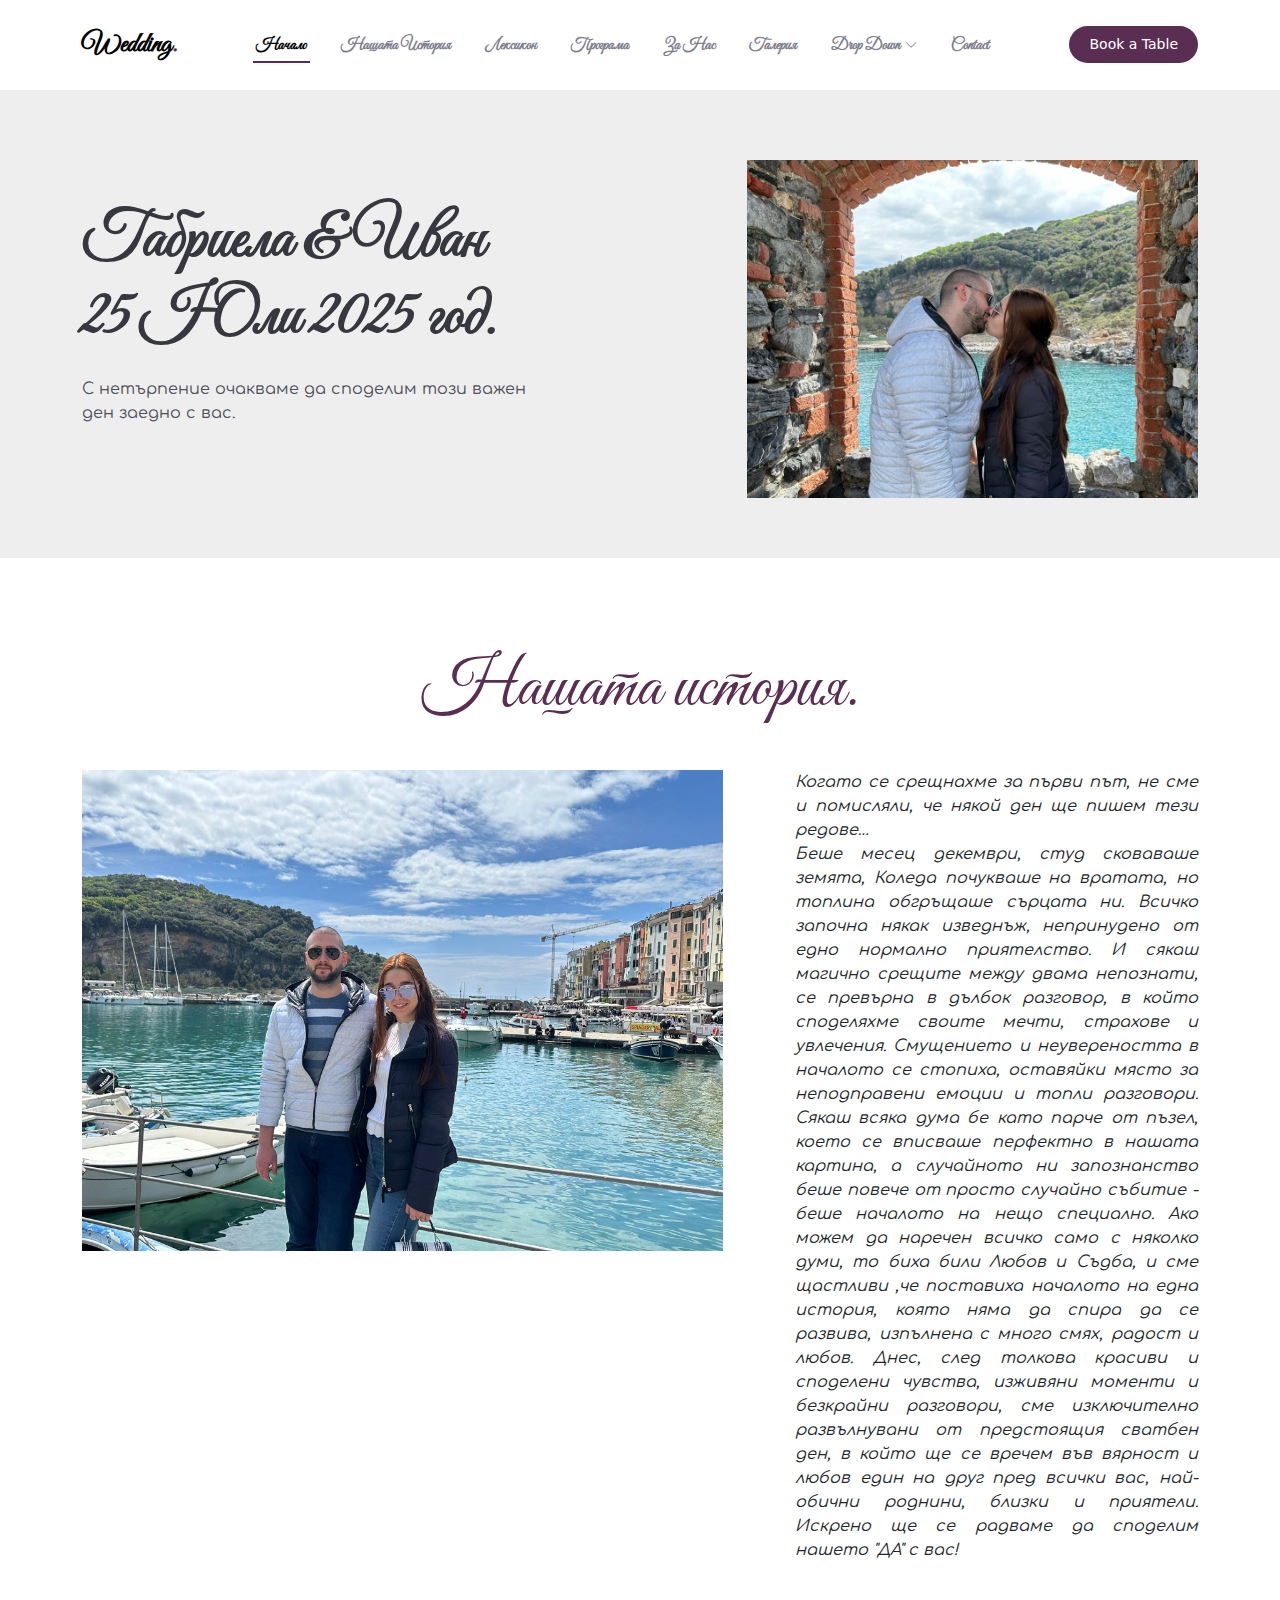
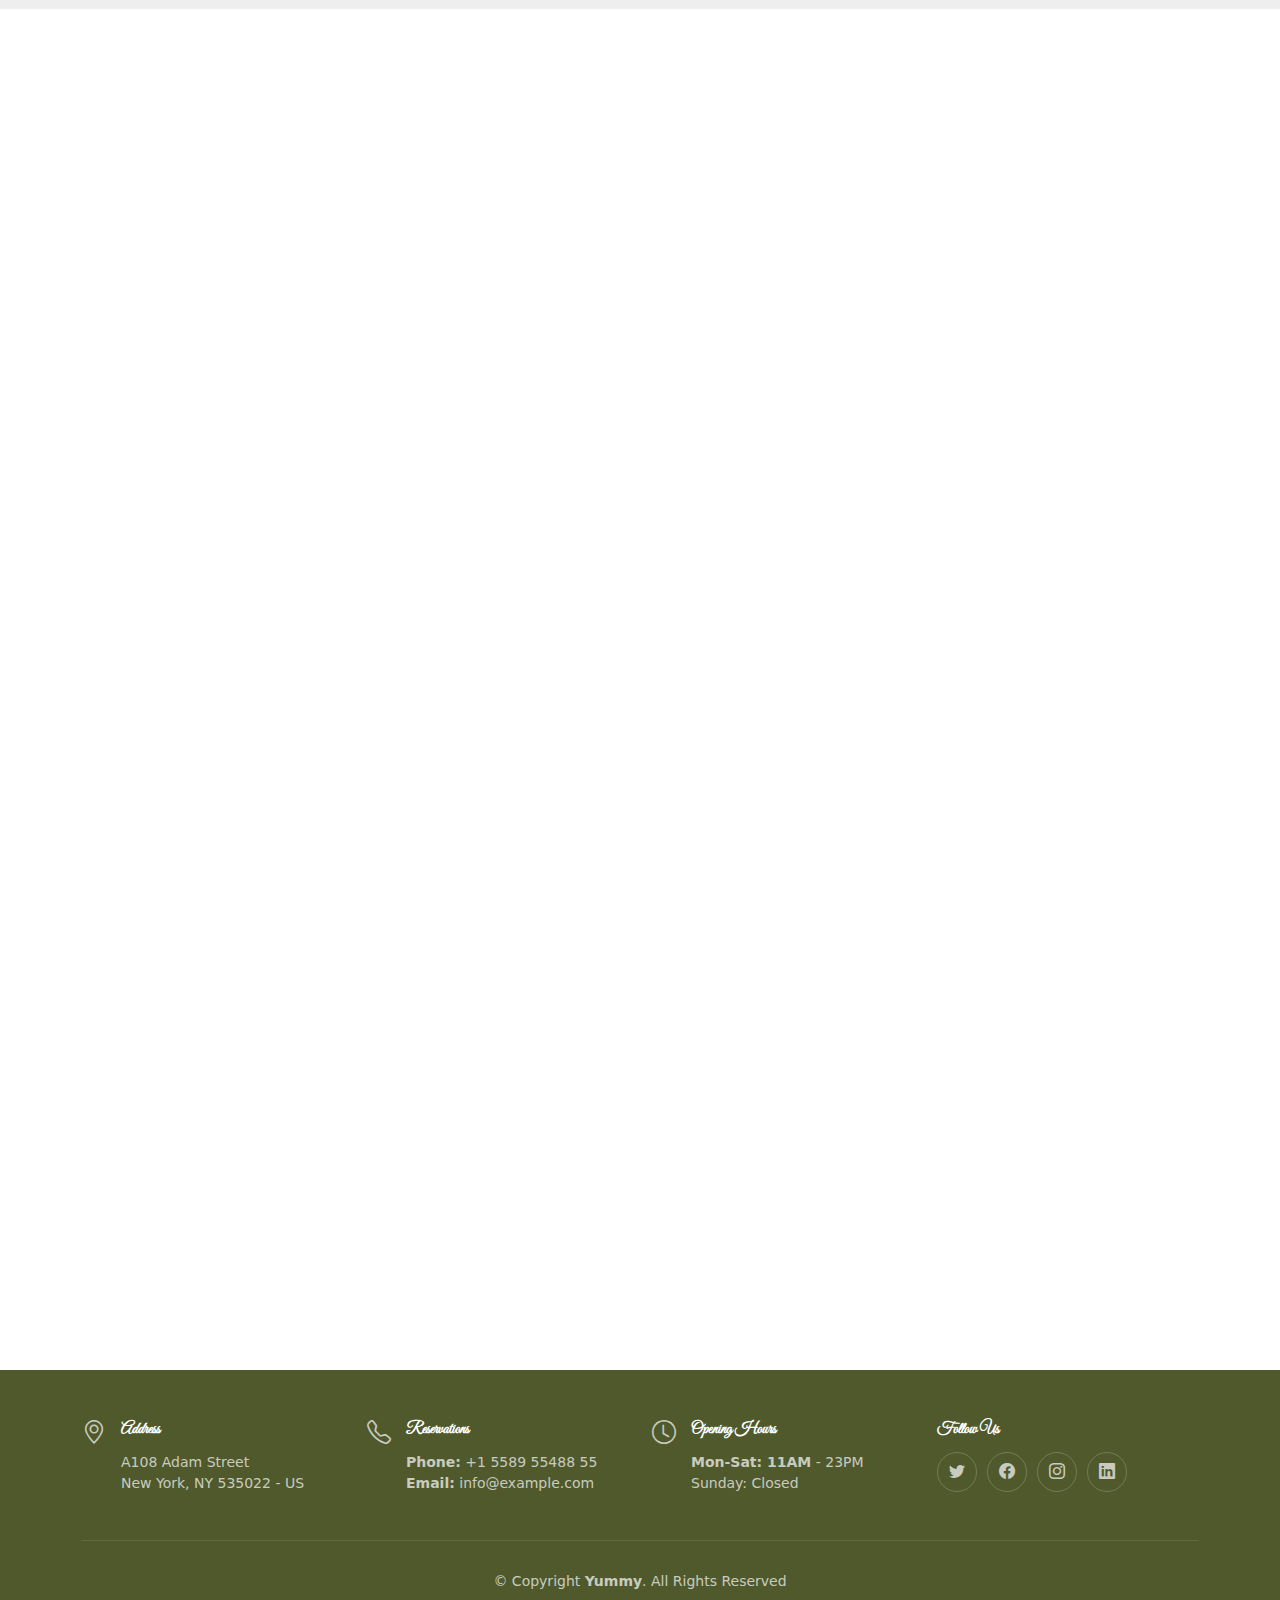
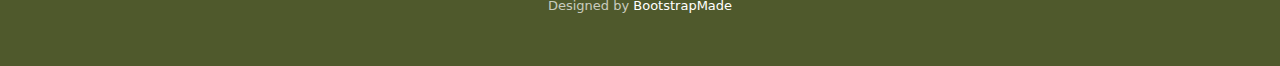
==== index.html @ e8e190f8 "reorganize" ====
<!DOCTYPE html>
<html lang="en">

<head>
  <meta charset="utf-8">
  <meta content="width=device-width, initial-scale=1.0" name="viewport">

  <title>Gabby-Ivan</title>
  <meta content="" name="description">
  <meta content="" name="keywords">

  <!-- Favicons -->
  <link href="assets/img/favicon.png" rel="icon">
  <link href="assets/img/apple-touch-icon.png" rel="apple-touch-icon">

  <!-- Google Fonts -->
  <link rel="preconnect" href="https://fonts.googleapis.com">
  <link rel="preconnect" href="https://fonts.gstatic.com" crossorigin>
  <link href="https://fonts.googleapis.com/css2?family=Great+Vibes&display=swap" rel="stylesheet">
  <link href="https://fonts.googleapis.com/css2?family=Comfortaa:wght@300..700&family=Great+Vibes&display=swap" rel="stylesheet">

  <!-- Vendor CSS Files -->
  <link href="assets/vendor/bootstrap/css/bootstrap.min.css" rel="stylesheet">
  <link href="assets/vendor/bootstrap-icons/bootstrap-icons.css" rel="stylesheet">
  <link href="assets/vendor/aos/aos.css" rel="stylesheet">
  <link href="assets/vendor/glightbox/css/glightbox.min.css" rel="stylesheet">
  <link href="assets/vendor/swiper/swiper-bundle.min.css" rel="stylesheet">

  <!-- Template Main CSS File -->
  <link href="assets/css/main.css" rel="stylesheet">
</head>

<body>

  <!-- ======= Header ======= -->
  <header id="header" class="header fixed-top d-flex align-items-center">
    <div class="container d-flex align-items-center justify-content-between">

      <a href="index.html" class="logo d-flex align-items-center me-auto me-lg-0">
        <!-- Uncomment the line below if you also wish to use an image logo -->
        <!-- <img src="assets/img/logo.png" alt=""> -->
        <h1>Wedding<span>.</span></h1>
      </a>

      <nav id="navbar" class="navbar">
        <ul>
          <li><a href="#hero">Начало</a></li>
          <li><a href="#about">Нашата История</a></li>
          <li><a href="#testimonials">Лексикон</a></li>
          <li><a href="#menu">Програма</a></li>
          <li><a href="#chefs">За Нас</a></li>
          <li><a href="#gallery">Галерия</a></li>
          <li class="dropdown"><a href="#"><span>Drop Down</span> <i class="bi bi-chevron-down dropdown-indicator"></i></a>
            <ul>
              <li><a href="#">Drop Down 1</a></li>
              <li class="dropdown"><a href="#"><span>Deep Drop Down</span> <i class="bi bi-chevron-down dropdown-indicator"></i></a>
                <ul>
                  <li><a href="#">Deep Drop Down 1</a></li>
                  <li><a href="#">Deep Drop Down 2</a></li>
                  <li><a href="#">Deep Drop Down 3</a></li>
                  <li><a href="#">Deep Drop Down 4</a></li>
                  <li><a href="#">Deep Drop Down 5</a></li>
                </ul>
              </li>
              <li><a href="#">Drop Down 2</a></li>
              <li><a href="#">Drop Down 3</a></li>
              <li><a href="#">Drop Down 4</a></li>
            </ul>
          </li>
          <li><a href="#contact">Contact</a></li>
        </ul>
      </nav><!-- .navbar -->

      <a class="btn-book-a-table" href="#book-a-table">Book a Table</a>
      <i class="mobile-nav-toggle mobile-nav-show bi bi-list"></i>
      <i class="mobile-nav-toggle mobile-nav-hide d-none bi bi-x"></i>

    </div>
  </header><!-- End Header -->

  <!-- ======= Hero Section ======= -->
  <section id="hero" class="hero d-flex align-items-center section-bg">
    <div class="container">
      <div class="row justify-content-between gy-5">
        <div class="col-lg-5 order-2 order-lg-1 d-flex flex-column justify-content-center align-items-center align-items-lg-start text-center text-lg-start">
          <h2 data-aos="fade-up">Габриела &amp; Иван<br>25 Юли 2025 год.</h2>
          <p data-aos="fade-up" data-aos-delay="100">С нетърпение очакваме да споделим този важен ден заедно с вас.</p>         
        </div>
        <div class="col-lg-5 order-1 order-lg-2 text-center text-lg-start">
          <img src="assets/img/wed/first.jpg" class="img-fluid" alt="" data-aos="zoom-out" data-aos-delay="300">
        </div>
      </div>
    </div>
  </section><!-- End Hero Section -->

  <main id="main">

    <!-- ======= About Section ======= -->
    <section id="about" class="about">
      <div class="container" data-aos="fade-up">

        <div class="section-header">
          <p><span>Нашата история.</span></p>
        </div>

        <div class="row gy-4">
          <div class="col-lg-7 position-relative about-img" data-aos="fade-up" data-aos-delay="150">
            <img src="assets/img/wed/about_1.jpg" class="img-fluid" alt="" data-aos="zoom-out" data-aos-delay="300">
          </div>
          <div class="col-lg-5 d-flex align-items-end" data-aos="fade-up" data-aos-delay="300">
            <div class="content ps-0 ps-lg-5">
              <p class="fst-italic">
                Когато се срещнахме за първи път, не сме и помисляли, че някой ден ще пишем тези редове… <br/>
                Беше месец декември, студ сковаваше земята, Коледа почукваше на вратата, но топлина обгръщаше сърцата ни. Всичко започна някак изведнъж, непринудено от едно нормално приятелство. И сякаш магично срещите между двама непознати, се превърна в дълбок разговор, в който споделяхме своите мечти, страхове и увлечения.
                Смущението и неувереността в началото се стопиха, оставяйки място за неподправени емоции и топли разговори. Сякаш всяка дума бе като парче от пъзел, което се вписваше перфектно в нашата картина, а случайното ни запознанство беше повече от просто случайно събитие - беше началото на нещо специално.
                Ако можем да наречен всичко само с няколко думи, то биха били Любов и Съдба, и сме щастливи ,че поставиха началото на една история, която няма да спира да се развива, изпълнена с много смях, радост и любов.
                Днес, след толкова красиви и споделени чувства, изживяни моменти и безкрайни разговори, сме изключително развълнувани от предстоящия сватбен ден, в който ще се вречем във вярност и любов един на друг пред всички вас, най-обични роднини, близки и приятели.
                Искрено ще се радваме да споделим нашето "ДА" с вас!
              </p>
            </div>
          </div>
        </div>

      </div>
    </section><!-- End About Section -->

    <!-- ======= Testimonials Section ======= -->
    <section id="testimonials" class="testimonials section-bg">
      <div class="container" data-aos="fade-up">

        <div class="section-header">
          <p><span>Сватбен Лексикон</span></p>
        </div>

        <div class="slides-1 swiper" data-aos="fade-up" data-aos-delay="100">
          <div class="swiper-wrapper">

            <div class="swiper-slide">
              <div class="testimonial-item">
                <div class="row gy-4 justify-content-center">
                  <div class="col-lg-6">
                    <div class="testimonial-content">
                      <h4>Кой направи първия ход? Kак?</h4>
                      <p>                        
                          Той направи първата стъпка, когато ми изпрати съобщение на Нова година.
                          Няколко часа по-късно имахме планове за вечеря тази седмица.
                      </p>
                    </div>
                  </div>
                  <div class="col-lg-2 text-center">
                    <img src="assets/img/testimonials/testimonials-1.jpg" class="img-fluid testimonial-img" alt="">
                  </div>
                </div>
              </div>
            </div><!-- End testimonial item -->

            <div class="swiper-slide">
              <div class="testimonial-item">
                <div class="row gy-4 justify-content-center">
                  <div class="col-lg-6">
                    <div class="testimonial-content">
                      <h4>Коя беше най-запомнящата ви среща?</h4>
                      <p>
                        Прекарахме една от първите си срещи с колоездене и след това с каяк през
                        морските пещери в Сан Диего. Нашият водач се пошегува, че няколко часа в
                        общ каяк са достатъчни, за да тестват всяка връзка - той беше прав! Но ние
                        оцеляхме и това приключение остава един от любимите ни спомени.
                      </p>
                    </div>
                  </div>
                  <div class="col-lg-2 text-center">
                    <img src="assets/img/testimonials/testimonials-2.jpg" class="img-fluid testimonial-img" alt="">
                  </div>
                </div>
              </div>
            </div><!-- End testimonial item -->

            <div class="swiper-slide">
              <div class="testimonial-item">
                <div class="row gy-4 justify-content-center">
                  <div class="col-lg-6">
                    <div class="testimonial-content">
                      <h4>Кое е любимото ви занимание заедно?</h4>
                      <p>
                        Обичаме да пътуваме и да се разхождаме сред природата!
                      </p>
                    </div>
                  </div>
                  <div class="col-lg-2 text-center">
                    <img src="assets/img/testimonials/testimonials-3.jpg" class="img-fluid testimonial-img" alt="">
                  </div>
                </div>
              </div>
            </div><!-- End testimonial item -->

            <div class="swiper-slide">
              <div class="testimonial-item">
                <div class="row gy-4 justify-content-center">
                  <div class="col-lg-6">
                    <div class="testimonial-content">
                      <h4>Опиши партньори си с няколко думи!</h4>
                      <p>
                        Той: Габи е позитивна,амбициозна, добра ,състрадателна и гальовна.
                        <br/>
                        Тя: Иван е мил, грижовен и неимоверно спокоен.
                      </p>
                    </div>
                  </div>
                  <div class="col-lg-2 text-center">
                    <img src="assets/img/testimonials/testimonials-4.jpg" class="img-fluid testimonial-img" alt="">
                  </div>
                </div>
              </div>
            </div><!-- End testimonial item -->

            <div class="swiper-slide">
              <div class="testimonial-item">
                <div class="row gy-4 justify-content-center">
                  <div class="col-lg-6">
                    <div class="testimonial-content">
                      <h4>Кое е най-запомнящото се пътуване, което сте предприели заедно?</h4>
                      <p>
                        Миналия април успяхме да видим Северното сияние в Норвегия. Беше
невероятно!
                      </p>
                    </div>
                  </div>
                  <div class="col-lg-2 text-center">
                    <img src="assets/img/testimonials/testimonials-4.jpg" class="img-fluid testimonial-img" alt="">
                  </div>
                </div>
              </div>
            </div><!-- End testimonial item -->

            <div class="swiper-slide">
              <div class="testimonial-item">
                <div class="row gy-4 justify-content-center">
                  <div class="col-lg-6">
                    <div class="testimonial-content">
                      <h4>Ние сме на „една вълна“ относно!</h4>
                      <p>
                        Какво е важно за нас. И това е да прекарваме време с хората, които обичаме
най-много. (Всички вие!)
                      </p>
                    </div>
                  </div>
                  <div class="col-lg-2 text-center">
                    <img src="assets/img/testimonials/testimonials-4.jpg" class="img-fluid testimonial-img" alt="">
                  </div>
                </div>
              </div>
            </div><!-- End testimonial item -->
          </div>
          <div class="swiper-pagination"></div>
        </div>

      </div>
    </section><!-- End Testimonials Section -->

    <!-- ======= Menu Section ======= -->
    <section id="menu" class="menu">
      <div class="container" data-aos="fade-up">

        <div class="section-header">
          <p><span>Програма</span></p>
        </div>


        <div class="tab-content" data-aos="fade-up" data-aos-delay="300">

          <div class="tab-pane fade active show" id="menu-starters">

            <div class="row gy-5">

              <div class="col-lg-4 menu-item">
                <a href="assets/img/menu/menu-item-1.png" class="glightbox"><img src="assets/img/menu/menu-item-1.png" class="menu-img img-fluid" alt=""></a>
                <h4>Начало</h4>
                <p class="ingredients">
                  Младоженецът и кума тръгват от Люлин 5 към първата най- важна част за този
вълнуващ ден - кражбата на булката.
                </p>
                <p class="price">
                  13:00 часа
                </p>
              </div><!-- Menu Item -->

              <div class="col-lg-4 menu-item">
                <a href="assets/img/menu/menu-item-2.png" class="glightbox"><img src="assets/img/menu/menu-item-2.png" class="menu-img img-fluid" alt=""></a>
                <h4>Вземане на булка</h4>
                <p class="ingredients">
                  Младоженецът и кумовете ще пристигнат, готови да вземат булката от нейното
семейство.
                </p>
                <p class="price">
                  14:00 часа
                </p>
              </div><!-- Menu Item -->

              <div class="col-lg-4 menu-item">
                <a href="assets/img/menu/menu-item-3.png" class="glightbox"><img src="assets/img/menu/menu-item-3.png" class="menu-img img-fluid" alt=""></a>
                <h4>Венчавка</h4>
                <p class="ingredients">
                  Пред Бог ще се венчаем в църква &quot;Св. Йоан Рилски&quot;.
                </p>
                <p class="price">
                  15:00 часа
                </p>
              </div><!-- Menu Item -->

              <div class="col-lg-4 menu-item">
                <a href="assets/img/menu/menu-item-4.png" class="glightbox"><img src="assets/img/menu/menu-item-4.png" class="menu-img img-fluid" alt=""></a>
                <h4>Граждански брак</h4>
                <p class="ingredients">
                  Във външната градина на ресторант &quot;Crown Plaza Sofia&quot; ще започне нашето
общо бъдеще, като обменим обети пред близки и приятели.
                </p>
                <p class="price">
                  16:00 часа
                </p>
              </div><!-- Menu Item -->

              <div class="col-lg-4 menu-item">
                <a href="assets/img/menu/menu-item-5.png" class="glightbox"><img src="assets/img/menu/menu-item-5.png" class="menu-img img-fluid" alt=""></a>
                <h4>Ресторант</h4>
                <p class="ingredients">
                  Наздравица за нашето щастие ще се вдигне в ресторант &quot;Crown Plaza Sofia&quot;.
                  Бъдете с ниски и удобни обувки, защото ще има много танци!
                </p>
                <p class="price">
                  19:00 часа
                </p>
              </div><!-- Menu Item -->

            </div>
          </div><!-- End Starter Menu Content -->
        </div>

      </div>
    </section><!-- End Menu Section -->

    <!-- ======= Chefs Section ======= -->
    <section id="chefs" class="chefs section-bg">
      <div class="container" data-aos="fade-up">

        <div class="section-header">
          <p><span>За Нас</span></p>
        </div>

        <div class="row gy-4">

          <div class="col-lg-3 col-md-6 d-flex align-items-stretch" data-aos="fade-up" data-aos-delay="100">
            <div class="chef-member">
              <div class="member-img">
                <img src="assets/img/wed/1000006368.jpg" class="img-fluid" alt="">
                <div class="social">
                  <a href=""><i class="bi bi-twitter"></i></a>
                  <a href=""><i class="bi bi-facebook"></i></a>
                  <a href=""><i class="bi bi-instagram"></i></a>
                  <a href=""><i class="bi bi-linkedin"></i></a>
                </div>
              </div>
              <div class="member-info">
                <h4>Габриела</h4>
                <span>Булка</span>
                <p>Според всички около мен съм амбициозна, забавна и имам креативен ум- с две
                  думи, гоня целта си до дупка�� Занимавам се с надзора на строителството на
                  сгради, което звучи малко мъжки , но така съчетавам своята страст към
                  технологиите и строителството. Обичам да пътувам и да откривам нови места,
                  като се наслаждавам на разнообразието и културните различия. В свободното
                  си време, се забавлявам с приятели и се посвещавам на семейството си , което
                  ме зарежда с вдъхновение и енергия.</p>
              </div>
            </div>
          </div><!-- End Chefs Member -->

          <div class="col-lg-3 col-md-6 d-flex align-items-stretch" data-aos="fade-up" data-aos-delay="200">
            <div class="chef-member">
              <div class="member-img">
                <img src="assets/img/wed/IMG-20241002-WA0001.jpg" class="img-fluid" alt="">
                <div class="social">
                  <a href=""><i class="bi bi-twitter"></i></a>
                  <a href=""><i class="bi bi-facebook"></i></a>
                  <a href=""><i class="bi bi-instagram"></i></a>
                  <a href=""><i class="bi bi-linkedin"></i></a>
                </div>
              </div>
              <div class="member-info">
                <h4>Иван</h4>
                <span>Младоженец</span>
                <p>Казват ,че съм скромен, даже леко притеснителен, забавен и любознателен
                  човек. Работата ми е насочена в това да помагам на хората, като им асистирам
                  да се справят по-лесно със своя софтуерен продукт. Харесвам спорта, макар и
                  да не ми личи . Имам огромна страст към бързи коли и ….ножове – но
                  спокойно, само ги колекционирам. В свободното си време се наслаждавам на
                  игри, които ме забавляват. Обичам да излизам с приятели, с които да споделям
                  моменти на смях и радост, но най-ценното време за мен е това, което
                  прекарвам с любимия си човек.</p>
              </div>
            </div>
          </div><!-- End Chefs Member -->

          <div class="col-lg-3 col-md-6 d-flex align-items-stretch" data-aos="fade-up" data-aos-delay="300">
            <div class="chef-member">
              <div class="member-img">
                <img src="assets/img/chefs/chefs-2.jpg" class="img-fluid" alt="">
                <div class="social">
                  <a href=""><i class="bi bi-twitter"></i></a>
                  <a href=""><i class="bi bi-facebook"></i></a>
                  <a href=""><i class="bi bi-instagram"></i></a>
                  <a href=""><i class="bi bi-linkedin"></i></a>
                </div>
              </div>
              <div class="member-info">
                <h4>Габрина</h4>
                <span>Кума</span>
                <p>По професия съм строителен инженер. В свободното време се наслаждавам на
                  хубава музика, книга или природата. Обичам залезите, пътуванията и малките
                  моменти на щастие. С булката имам удоволствието да се познавам от над 10
                  години, и имахме едни от най-забавните си години заедно – от училище до днес.
                  Истински щастлива съм ,че ще бъда такава важна част от Новото начало на
                  семейство Нейчеви.</p>
              </div>
            </div>
          </div><!-- End Chefs Member -->

          <div class="col-lg-3 col-md-6 d-flex align-items-stretch" data-aos="fade-up" data-aos-delay="100">
            <div class="chef-member">
              <div class="member-img">
                <img src="assets/img/chefs/chefs-3.jpg" class="img-fluid" alt="">
                <div class="social">
                  <a href=""><i class="bi bi-twitter"></i></a>
                  <a href=""><i class="bi bi-facebook"></i></a>
                  <a href=""><i class="bi bi-instagram"></i></a>
                  <a href=""><i class="bi bi-linkedin"></i></a>
                </div>
              </div>
              <div class="member-info">
                <h4>Страцимир</h4>
                <span>Кум</span>
                <p>Ако трябва да кажа нещо за себе си, то е, че имам вдъхновяващо чувство за
                  хумор и неизчерпаема енергия. С младоженеца ни събра случайността, както
                  обикновено на работното място, но пък излезе едно истинско приятелство.
                  Развълнуван и щастлив съм, че на тези двама свежари ще кумувам , нека
                  всички вземат удобни обувки и доброто си настроение, защото няма да
                  оставим на никой време за почивка.</p>
              </div>
            </div>
          </div><!-- End Chefs Member -->


        </div>

      </div>
    </section><!-- End Chefs Section -->

    <!-- ======= Book A Table Section ======= -->
    <section id="book-a-table" class="book-a-table">
      <div class="container" data-aos="fade-up">

        <div class="section-header">
          <h2>Book A Table</h2>
          <p>Book <span>Your Stay</span> With Us</p>
        </div>

        <div class="row g-0">

          <div class="col-lg-4 reservation-img" style="background-image: url(assets/img/reservation.jpg);" data-aos="zoom-out" data-aos-delay="200"></div>

          <div class="col-lg-8 d-flex align-items-center reservation-form-bg">
            <form action="forms/book-a-table.php" method="post" role="form" class="php-email-form" data-aos="fade-up" data-aos-delay="100">
              <div class="row gy-4">
                <div class="col-lg-4 col-md-6">
                  <input type="text" name="name" class="form-control" id="name" placeholder="Your Name" data-rule="minlen:4" data-msg="Please enter at least 4 chars">
                  <div class="validate"></div>
                </div>
                <div class="col-lg-4 col-md-6">
                  <input type="email" class="form-control" name="email" id="email" placeholder="Your Email" data-rule="email" data-msg="Please enter a valid email">
                  <div class="validate"></div>
                </div>
                <div class="col-lg-4 col-md-6">
                  <input type="text" class="form-control" name="phone" id="phone" placeholder="Your Phone" data-rule="minlen:4" data-msg="Please enter at least 4 chars">
                  <div class="validate"></div>
                </div>
                <div class="col-lg-4 col-md-6">
                  <input type="text" name="date" class="form-control" id="date" placeholder="Date" data-rule="minlen:4" data-msg="Please enter at least 4 chars">
                  <div class="validate"></div>
                </div>
                <div class="col-lg-4 col-md-6">
                  <input type="text" class="form-control" name="time" id="time" placeholder="Time" data-rule="minlen:4" data-msg="Please enter at least 4 chars">
                  <div class="validate"></div>
                </div>
                <div class="col-lg-4 col-md-6">
                  <input type="number" class="form-control" name="people" id="people" placeholder="# of people" data-rule="minlen:1" data-msg="Please enter at least 1 chars">
                  <div class="validate"></div>
                </div>
              </div>
              <div class="form-group mt-3">
                <textarea class="form-control" name="message" rows="5" placeholder="Message"></textarea>
                <div class="validate"></div>
              </div>
              <div class="mb-3">
                <div class="loading">Loading</div>
                <div class="error-message"></div>
                <div class="sent-message">Your booking request was sent. We will call back or send an Email to confirm your reservation. Thank you!</div>
              </div>
              <div class="text-center"><button type="submit">Book a Table</button></div>
            </form>
          </div><!-- End Reservation Form -->

        </div>

      </div>
    </section><!-- End Book A Table Section -->

    <!-- ======= Gallery Section ======= -->
    <section id="gallery" class="gallery section-bg">
      <div class="container" data-aos="fade-up">

        <div class="section-header">
          <h2>gallery</h2>
          <p>Check <span>Our Gallery</span></p>
        </div>

        <div class="gallery-slider swiper">
          <div class="swiper-wrapper align-items-center">
            <div class="swiper-slide"><a class="glightbox" data-gallery="images-gallery" href="assets/img/wed/1000016364.jpg"><img src="assets/img/wed/1000016364.jpg" class="img-fluid" alt=""></a></div>
            <div class="swiper-slide"><a class="glightbox" data-gallery="images-gallery" href="assets/img/wed/1000016367.jpg"><img src="assets/img/wed/1000016367.jpg" class="img-fluid" alt=""></a></div>
            <div class="swiper-slide"><a class="glightbox" data-gallery="images-gallery" href="assets/img/wed/1000016370.jpg"><img src="assets/img/wed/1000016370.jpg" class="img-fluid" alt=""></a></div>
            <div class="swiper-slide"><a class="glightbox" data-gallery="images-gallery" href="assets/img/wed/1000016373.jpg"><img src="assets/img/wed/1000016373.jpg" class="img-fluid" alt=""></a></div>
            <div class="swiper-slide"><a class="glightbox" data-gallery="images-gallery" href="assets/img/wed/1000016373.jpg"><img src="assets/img/wed/1000016373.jpg" class="img-fluid" alt=""></a></div>
            <div class="swiper-slide"><a class="glightbox" data-gallery="images-gallery" href="assets/img/wed/1000016376.jpg"><img src="assets/img/wed/1000016376.jpg" class="img-fluid" alt=""></a></div>
            <div class="swiper-slide"><a class="glightbox" data-gallery="images-gallery" href="assets/img/wed/1000016379.jpg"><img src="assets/img/wed/1000016379.jpg" class="img-fluid" alt=""></a></div>
            <div class="swiper-slide"><a class="glightbox" data-gallery="images-gallery" href="assets/img/wed/1000016382.jpg"><img src="assets/img/wed/1000016382.jpg" class="img-fluid" alt=""></a></div>
            <div class="swiper-slide"><a class="glightbox" data-gallery="images-gallery" href="assets/img/wed/1000016391.jpg"><img src="assets/img/wed/1000016391.jpg" class="img-fluid" alt=""></a></div>
          </div>
          <div class="swiper-pagination"></div>
        </div>

      </div>
    </section><!-- End Gallery Section -->

    <!-- ======= Contact Section ======= -->
    <section id="contact" class="contact">
      <div class="container" data-aos="fade-up">

        <div class="section-header">
          <h2>Contact</h2>
          <p>Need Help? <span>Contact Us</span></p>
        </div>

        <div class="mb-3">
          <iframe style="border:0; width: 100%; height: 350px;" src="https://www.google.com/maps/embed?pb=!1m14!1m8!1m3!1d12097.433213460943!2d-74.0062269!3d40.7101282!3m2!1i1024!2i768!4f13.1!3m3!1m2!1s0x0%3A0xb89d1fe6bc499443!2sDowntown+Conference+Center!5e0!3m2!1smk!2sbg!4v1539943755621" frameborder="0" allowfullscreen></iframe>
        </div><!-- End Google Maps -->

        <div class="row gy-4">

          <div class="col-md-6">
            <div class="info-item  d-flex align-items-center">
              <i class="icon bi bi-map flex-shrink-0"></i>
              <div>
                <h3>Our Address</h3>
                <p>A108 Adam Street, New York, NY 535022</p>
              </div>
            </div>
          </div><!-- End Info Item -->

          <div class="col-md-6">
            <div class="info-item d-flex align-items-center">
              <i class="icon bi bi-envelope flex-shrink-0"></i>
              <div>
                <h3>Email Us</h3>
                <p>contact@example.com</p>
              </div>
            </div>
          </div><!-- End Info Item -->

          <div class="col-md-6">
            <div class="info-item  d-flex align-items-center">
              <i class="icon bi bi-telephone flex-shrink-0"></i>
              <div>
                <h3>Call Us</h3>
                <p>+1 5589 55488 55</p>
              </div>
            </div>
          </div><!-- End Info Item -->

          <div class="col-md-6">
            <div class="info-item  d-flex align-items-center">
              <i class="icon bi bi-share flex-shrink-0"></i>
              <div>
                <h3>Opening Hours</h3>
                <div><strong>Mon-Sat:</strong> 11AM - 23PM;
                  <strong>Sunday:</strong> Closed
                </div>
              </div>
            </div>
          </div><!-- End Info Item -->

        </div>

        <form action="forms/contact.php" method="post" role="form" class="php-email-form p-3 p-md-4">
          <div class="row">
            <div class="col-xl-6 form-group">
              <input type="text" name="name" class="form-control" id="name" placeholder="Your Name" required>
            </div>
            <div class="col-xl-6 form-group">
              <input type="email" class="form-control" name="email" id="email" placeholder="Your Email" required>
            </div>
          </div>
          <div class="form-group">
            <input type="text" class="form-control" name="subject" id="subject" placeholder="Subject" required>
          </div>
          <div class="form-group">
            <textarea class="form-control" name="message" rows="5" placeholder="Message" required></textarea>
          </div>
          <div class="my-3">
            <div class="loading">Loading</div>
            <div class="error-message"></div>
            <div class="sent-message">Your message has been sent. Thank you!</div>
          </div>
          <div class="text-center"><button type="submit">Send Message</button></div>
        </form><!--End Contact Form -->

      </div>
    </section><!-- End Contact Section -->

  </main><!-- End #main -->

  <!-- ======= Footer ======= -->
  <footer id="footer" class="footer">

    <div class="container">
      <div class="row gy-3">
        <div class="col-lg-3 col-md-6 d-flex">
          <i class="bi bi-geo-alt icon"></i>
          <div>
            <h4>Address</h4>
            <p>
              A108 Adam Street <br>
              New York, NY 535022 - US<br>
            </p>
          </div>

        </div>

        <div class="col-lg-3 col-md-6 footer-links d-flex">
          <i class="bi bi-telephone icon"></i>
          <div>
            <h4>Reservations</h4>
            <p>
              <strong>Phone:</strong> +1 5589 55488 55<br>
              <strong>Email:</strong> info@example.com<br>
            </p>
          </div>
        </div>

        <div class="col-lg-3 col-md-6 footer-links d-flex">
          <i class="bi bi-clock icon"></i>
          <div>
            <h4>Opening Hours</h4>
            <p>
              <strong>Mon-Sat: 11AM</strong> - 23PM<br>
              Sunday: Closed
            </p>
          </div>
        </div>

        <div class="col-lg-3 col-md-6 footer-links">
          <h4>Follow Us</h4>
          <div class="social-links d-flex">
            <a href="#" class="twitter"><i class="bi bi-twitter"></i></a>
            <a href="#" class="facebook"><i class="bi bi-facebook"></i></a>
            <a href="#" class="instagram"><i class="bi bi-instagram"></i></a>
            <a href="#" class="linkedin"><i class="bi bi-linkedin"></i></a>
          </div>
        </div>

      </div>
    </div>

    <div class="container">
      <div class="copyright">
        &copy; Copyright <strong><span>Yummy</span></strong>. All Rights Reserved
      </div>
      <div class="credits">
        <!-- All the links in the footer should remain intact. -->
        <!-- You can delete the links only if you purchased the pro version. -->
        <!-- Licensing information: https://bootstrapmade.com/license/ -->
        <!-- Purchase the pro version with working PHP/AJAX contact form: https://bootstrapmade.com/yummy-bootstrap-restaurant-website-template/ -->
        Designed by <a href="https://bootstrapmade.com/">BootstrapMade</a>
      </div>
    </div>

  </footer><!-- End Footer -->
  <!-- End Footer -->

  <a href="#" class="scroll-top d-flex align-items-center justify-content-center"><i class="bi bi-arrow-up-short"></i></a>

  <div id="preloader"></div>

  <!-- Vendor JS Files -->
  <script src="assets/vendor/bootstrap/js/bootstrap.bundle.min.js"></script>
  <script src="assets/vendor/aos/aos.js"></script>
  <script src="assets/vendor/glightbox/js/glightbox.min.js"></script>
  <script src="assets/vendor/purecounter/purecounter_vanilla.js"></script>
  <script src="assets/vendor/swiper/swiper-bundle.min.js"></script>
  <script src="assets/vendor/php-email-form/validate.js"></script>

  <!-- Template Main JS File -->
  <script src="assets/js/main.js"></script>

</body>

</html>
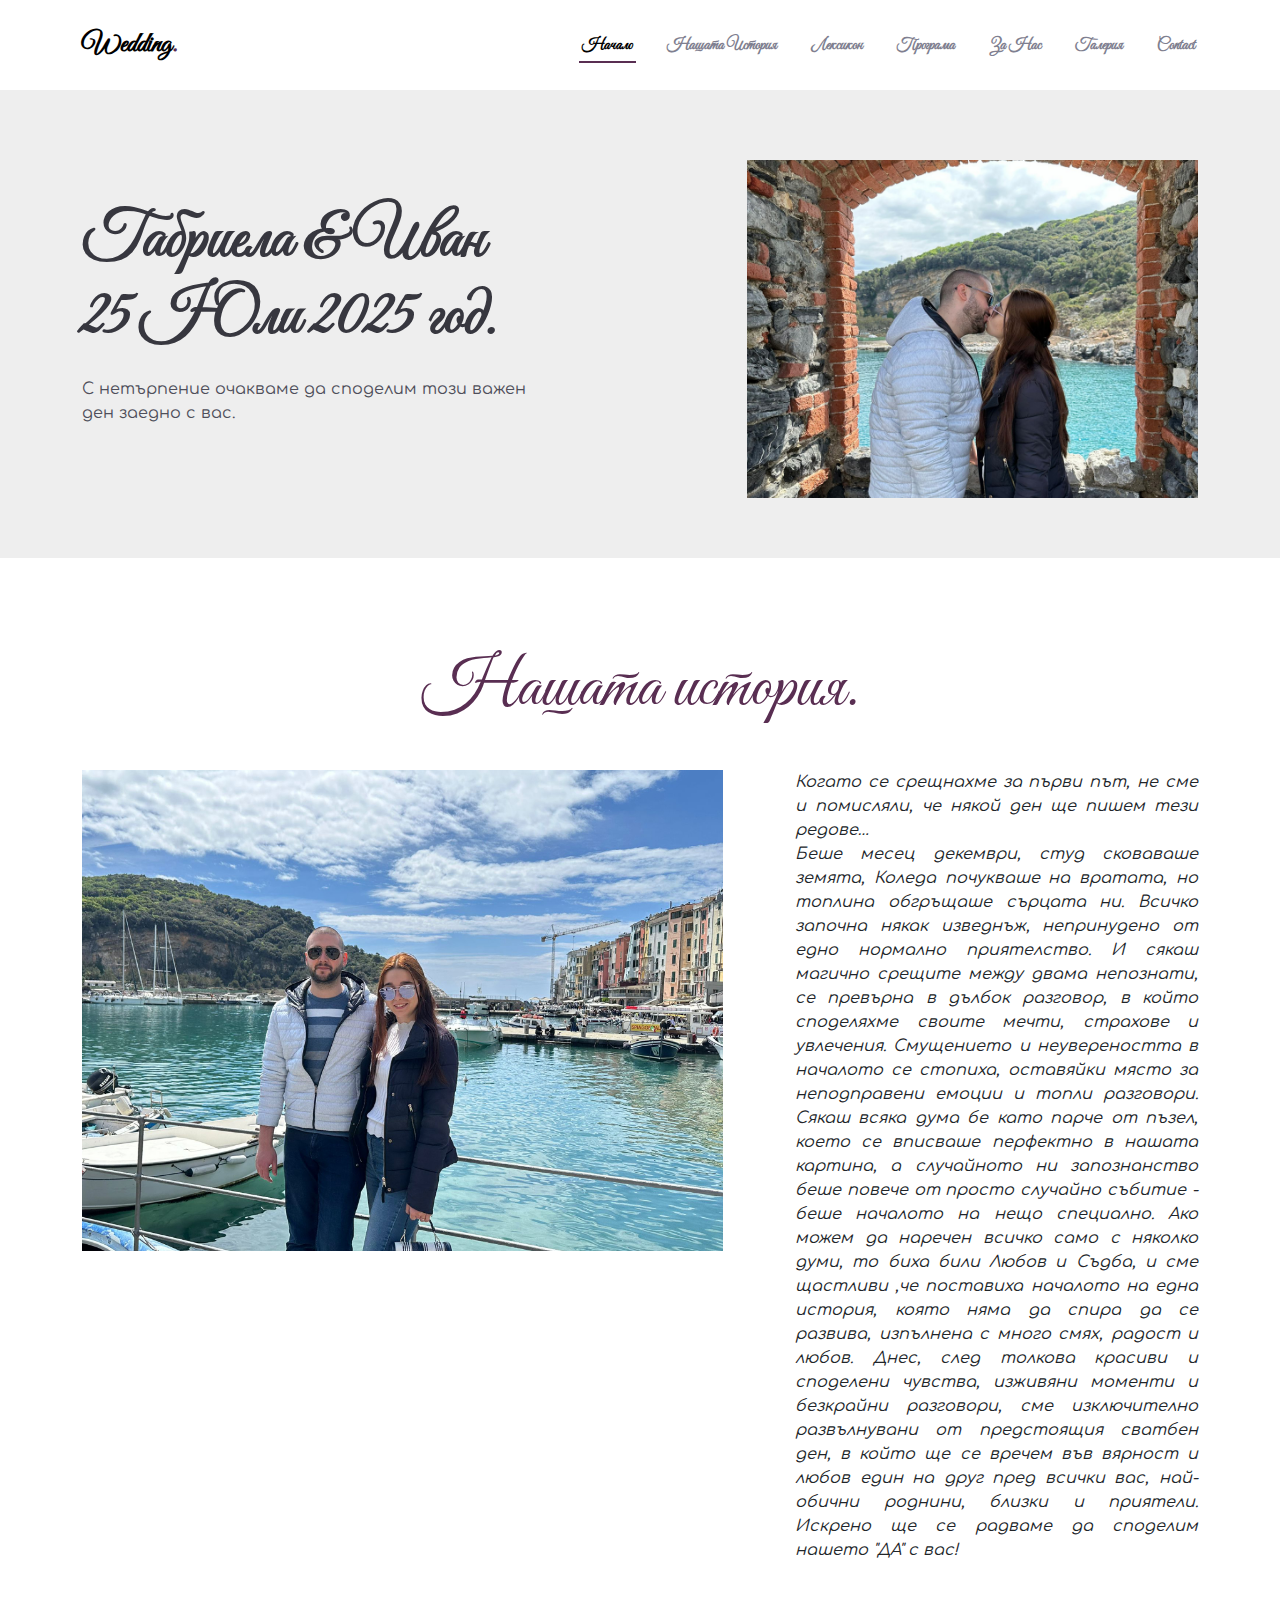
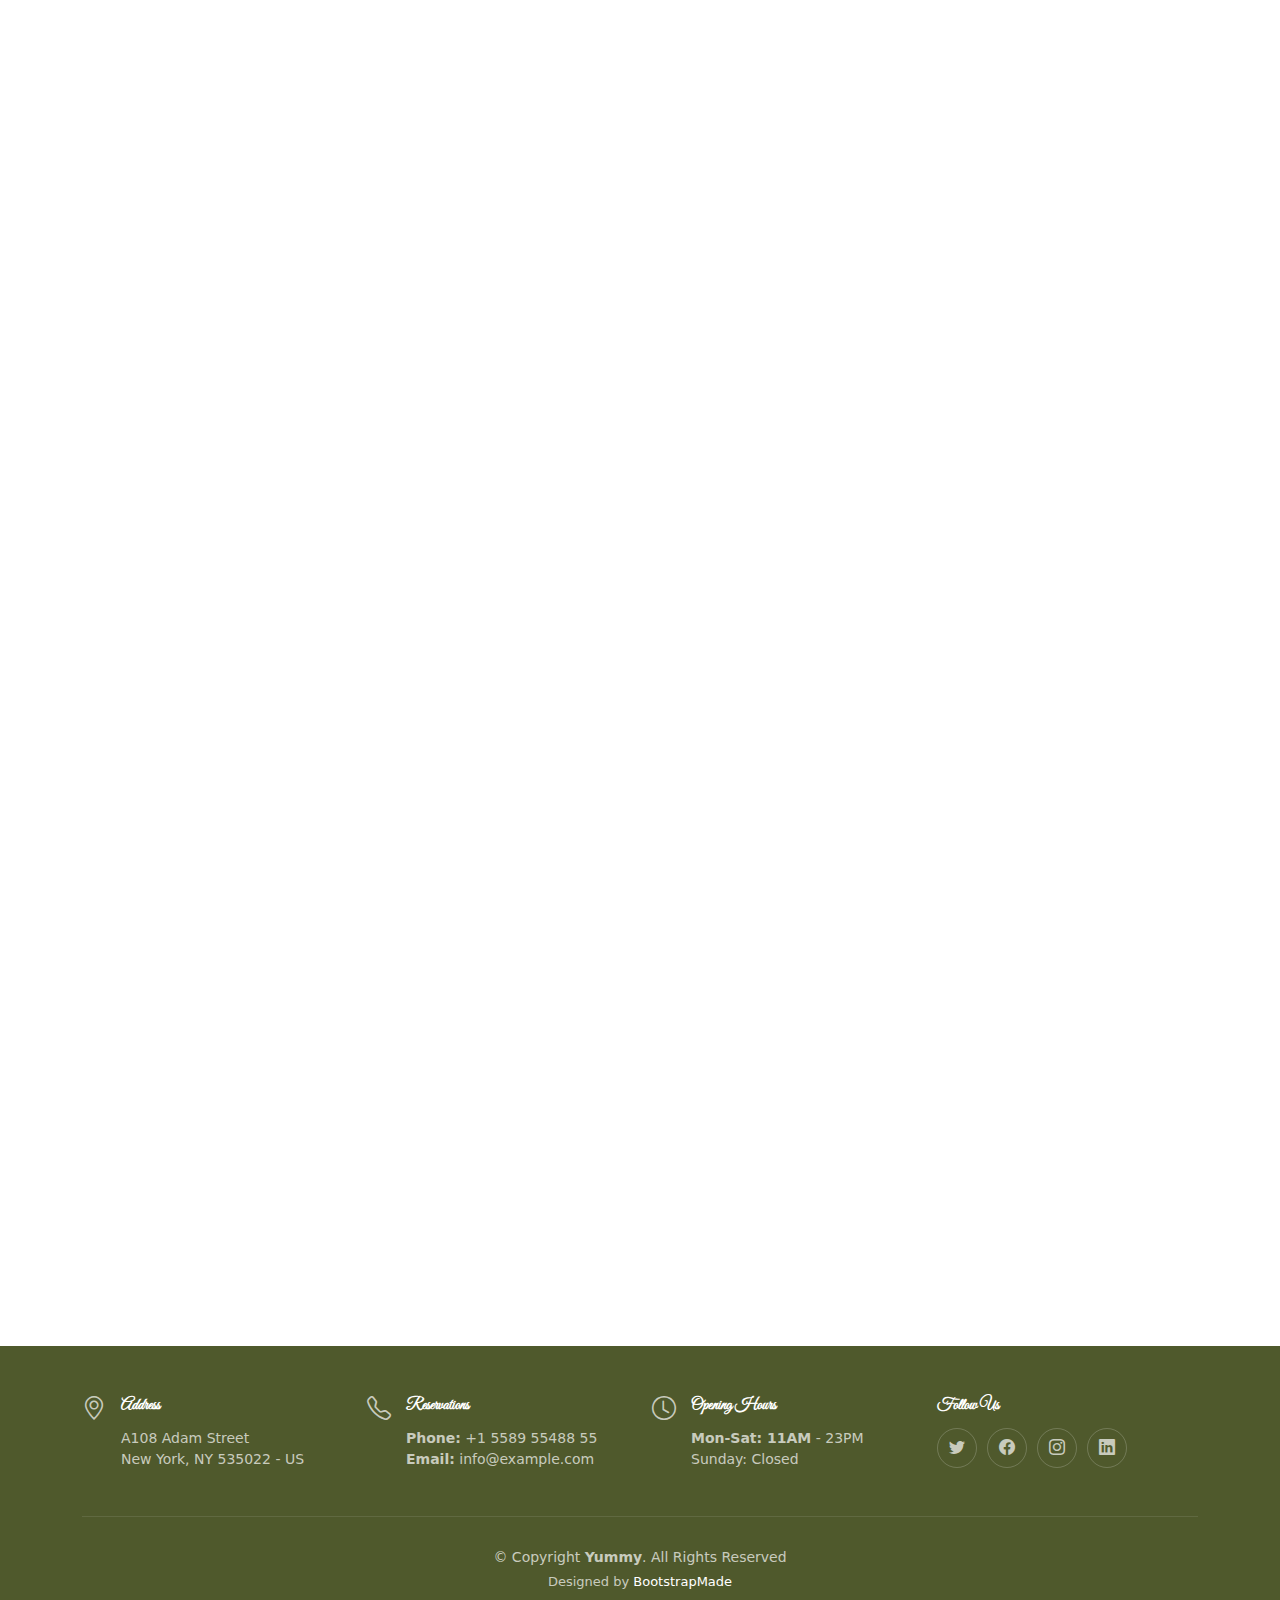
==== commit 7dcb400d: "improve pictures" ====
--- a/index.html
+++ b/index.html
@@ -50,31 +50,9 @@
           <li><a href="#menu">Програма</a></li>
           <li><a href="#chefs">За Нас</a></li>
           <li><a href="#gallery">Галерия</a></li>
-          <li class="dropdown"><a href="#"><span>Drop Down</span> <i class="bi bi-chevron-down dropdown-indicator"></i></a>
-            <ul>
-              <li><a href="#">Drop Down 1</a></li>
-              <li class="dropdown"><a href="#"><span>Deep Drop Down</span> <i class="bi bi-chevron-down dropdown-indicator"></i></a>
-                <ul>
-                  <li><a href="#">Deep Drop Down 1</a></li>
-                  <li><a href="#">Deep Drop Down 2</a></li>
-                  <li><a href="#">Deep Drop Down 3</a></li>
-                  <li><a href="#">Deep Drop Down 4</a></li>
-                  <li><a href="#">Deep Drop Down 5</a></li>
-                </ul>
-              </li>
-              <li><a href="#">Drop Down 2</a></li>
-              <li><a href="#">Drop Down 3</a></li>
-              <li><a href="#">Drop Down 4</a></li>
-            </ul>
-          </li>
           <li><a href="#contact">Contact</a></li>
         </ul>
       </nav><!-- .navbar -->
-
-      <a class="btn-book-a-table" href="#book-a-table">Book a Table</a>
-      <i class="mobile-nav-toggle mobile-nav-show bi bi-list"></i>
-      <i class="mobile-nav-toggle mobile-nav-hide d-none bi bi-x"></i>
-
     </div>
   </header><!-- End Header -->
 
@@ -148,7 +126,7 @@
                     </div>
                   </div>
                   <div class="col-lg-2 text-center">
-                    <img src="assets/img/testimonials/testimonials-1.jpg" class="img-fluid testimonial-img" alt="">
+                    <img src="assets/img/wed/IMG-20241002-WA0001.jpg" class="img-fluid testimonial-img" alt="">
                   </div>
                 </div>
               </div>
@@ -169,7 +147,7 @@
                     </div>
                   </div>
                   <div class="col-lg-2 text-center">
-                    <img src="assets/img/testimonials/testimonials-2.jpg" class="img-fluid testimonial-img" alt="">
+                    <img src="assets/img/wed/IMG-20241002-WA0002.jpg" class="img-fluid testimonial-img" alt="">
                   </div>
                 </div>
               </div>
@@ -187,7 +165,7 @@
                     </div>
                   </div>
                   <div class="col-lg-2 text-center">
-                    <img src="assets/img/testimonials/testimonials-3.jpg" class="img-fluid testimonial-img" alt="">
+                    <img src="assets/img/wed/IMG-20241002-WA0003.jpg" class="img-fluid testimonial-img" alt="">
                   </div>
                 </div>
               </div>
@@ -207,7 +185,7 @@
                     </div>
                   </div>
                   <div class="col-lg-2 text-center">
-                    <img src="assets/img/testimonials/testimonials-4.jpg" class="img-fluid testimonial-img" alt="">
+                    <img src="assets/img/wed/IMG-20241002-WA0009.jpg" class="img-fluid testimonial-img" alt="">
                   </div>
                 </div>
               </div>
@@ -226,7 +204,7 @@
                     </div>
                   </div>
                   <div class="col-lg-2 text-center">
-                    <img src="assets/img/testimonials/testimonials-4.jpg" class="img-fluid testimonial-img" alt="">
+                    <img src="assets/img/wed/IMG-20241002-WA0007.jpg" class="img-fluid testimonial-img" alt="">
                   </div>
                 </div>
               </div>
@@ -245,7 +223,7 @@
                     </div>
                   </div>
                   <div class="col-lg-2 text-center">
-                    <img src="assets/img/testimonials/testimonials-4.jpg" class="img-fluid testimonial-img" alt="">
+                    <img src="assets/img/wed/IMG-20241002-WA0006.jpg" class="img-fluid testimonial-img" alt="">
                   </div>
                 </div>
               </div>
@@ -273,8 +251,19 @@
             <div class="row gy-5">
 
               <div class="col-lg-4 menu-item">
-                <a href="assets/img/menu/menu-item-1.png" class="glightbox"><img src="assets/img/menu/menu-item-1.png" class="menu-img img-fluid" alt=""></a>
+                <a href="assets/img/wed/mladojenec1.png" class="glightbox"><img src="assets/img/wed/mladojenec1.png" class="menu-img img-fluid" alt=""></a>
                 <h4>Начало</h4>
+                <p class="ingredients">
+                  Младоженецът отива да вземе Кумът с бъклица.
+                </p>
+                <p class="price">
+                  13:00 часа
+                </p>
+              </div><!-- Menu Item -->
+
+              <div class="col-lg-4 menu-item">
+                <a href="assets/img/wed/kum.png" class="glightbox"><img src="assets/img/wed/kum.png" class="menu-img img-fluid" alt=""></a>
+                <h4>Вземане на Кум</h4>
                 <p class="ingredients">
                   Младоженецът и кума тръгват от Люлин 5 към първата най- важна част за този
 вълнуващ ден - кражбата на булката.
@@ -285,7 +274,7 @@
               </div><!-- Menu Item -->
 
               <div class="col-lg-4 menu-item">
-                <a href="assets/img/menu/menu-item-2.png" class="glightbox"><img src="assets/img/menu/menu-item-2.png" class="menu-img img-fluid" alt=""></a>
+                <a href="assets/img/wed/bulka.png" class="glightbox"><img src="assets/img/wed/bulka.png" class="menu-img img-fluid" alt=""></a>
                 <h4>Вземане на булка</h4>
                 <p class="ingredients">
                   Младоженецът и кумовете ще пристигнат, готови да вземат булката от нейното
@@ -297,7 +286,7 @@
               </div><!-- Menu Item -->
 
               <div class="col-lg-4 menu-item">
-                <a href="assets/img/menu/menu-item-3.png" class="glightbox"><img src="assets/img/menu/menu-item-3.png" class="menu-img img-fluid" alt=""></a>
+                <a href="assets/img/wed/carkva.png" class="glightbox"><img src="assets/img/wed/carkva.png" class="menu-img img-fluid" alt=""></a>
                 <h4>Венчавка</h4>
                 <p class="ingredients">
                   Пред Бог ще се венчаем в църква &quot;Св. Йоан Рилски&quot;.
@@ -308,7 +297,7 @@
               </div><!-- Menu Item -->
 
               <div class="col-lg-4 menu-item">
-                <a href="assets/img/menu/menu-item-4.png" class="glightbox"><img src="assets/img/menu/menu-item-4.png" class="menu-img img-fluid" alt=""></a>
+                <a href="assets/img/wed/grajdanski.png" class="glightbox"><img src="assets/img/wed/grajdanski.png" class="menu-img img-fluid" alt=""></a>
                 <h4>Граждански брак</h4>
                 <p class="ingredients">
                   Във външната градина на ресторант &quot;Crown Plaza Sofia&quot; ще започне нашето
@@ -320,7 +309,7 @@
               </div><!-- Menu Item -->
 
               <div class="col-lg-4 menu-item">
-                <a href="assets/img/menu/menu-item-5.png" class="glightbox"><img src="assets/img/menu/menu-item-5.png" class="menu-img img-fluid" alt=""></a>
+                <a href="assets/img/wed/restorant.png" class="glightbox"><img src="assets/img/wed/restorant.png" class="menu-img img-fluid" alt=""></a>
                 <h4>Ресторант</h4>
                 <p class="ingredients">
                   Наздравица за нашето щастие ще се вдигне в ресторант &quot;Crown Plaza Sofia&quot;.
@@ -351,7 +340,7 @@
           <div class="col-lg-3 col-md-6 d-flex align-items-stretch" data-aos="fade-up" data-aos-delay="100">
             <div class="chef-member">
               <div class="member-img">
-                <img src="assets/img/wed/1000006368.jpg" class="img-fluid" alt="">
+                <img src="assets/img/wed/gabipredstaviane.jpg" class="img-fluid" alt="">
                 <div class="social">
                   <a href=""><i class="bi bi-twitter"></i></a>
                   <a href=""><i class="bi bi-facebook"></i></a>
@@ -402,7 +391,7 @@
           <div class="col-lg-3 col-md-6 d-flex align-items-stretch" data-aos="fade-up" data-aos-delay="300">
             <div class="chef-member">
               <div class="member-img">
-                <img src="assets/img/chefs/chefs-2.jpg" class="img-fluid" alt="">
+                <img src="assets/img/wed/gabrina.jpg" class="img-fluid" alt="">
                 <div class="social">
                   <a href=""><i class="bi bi-twitter"></i></a>
                   <a href=""><i class="bi bi-facebook"></i></a>
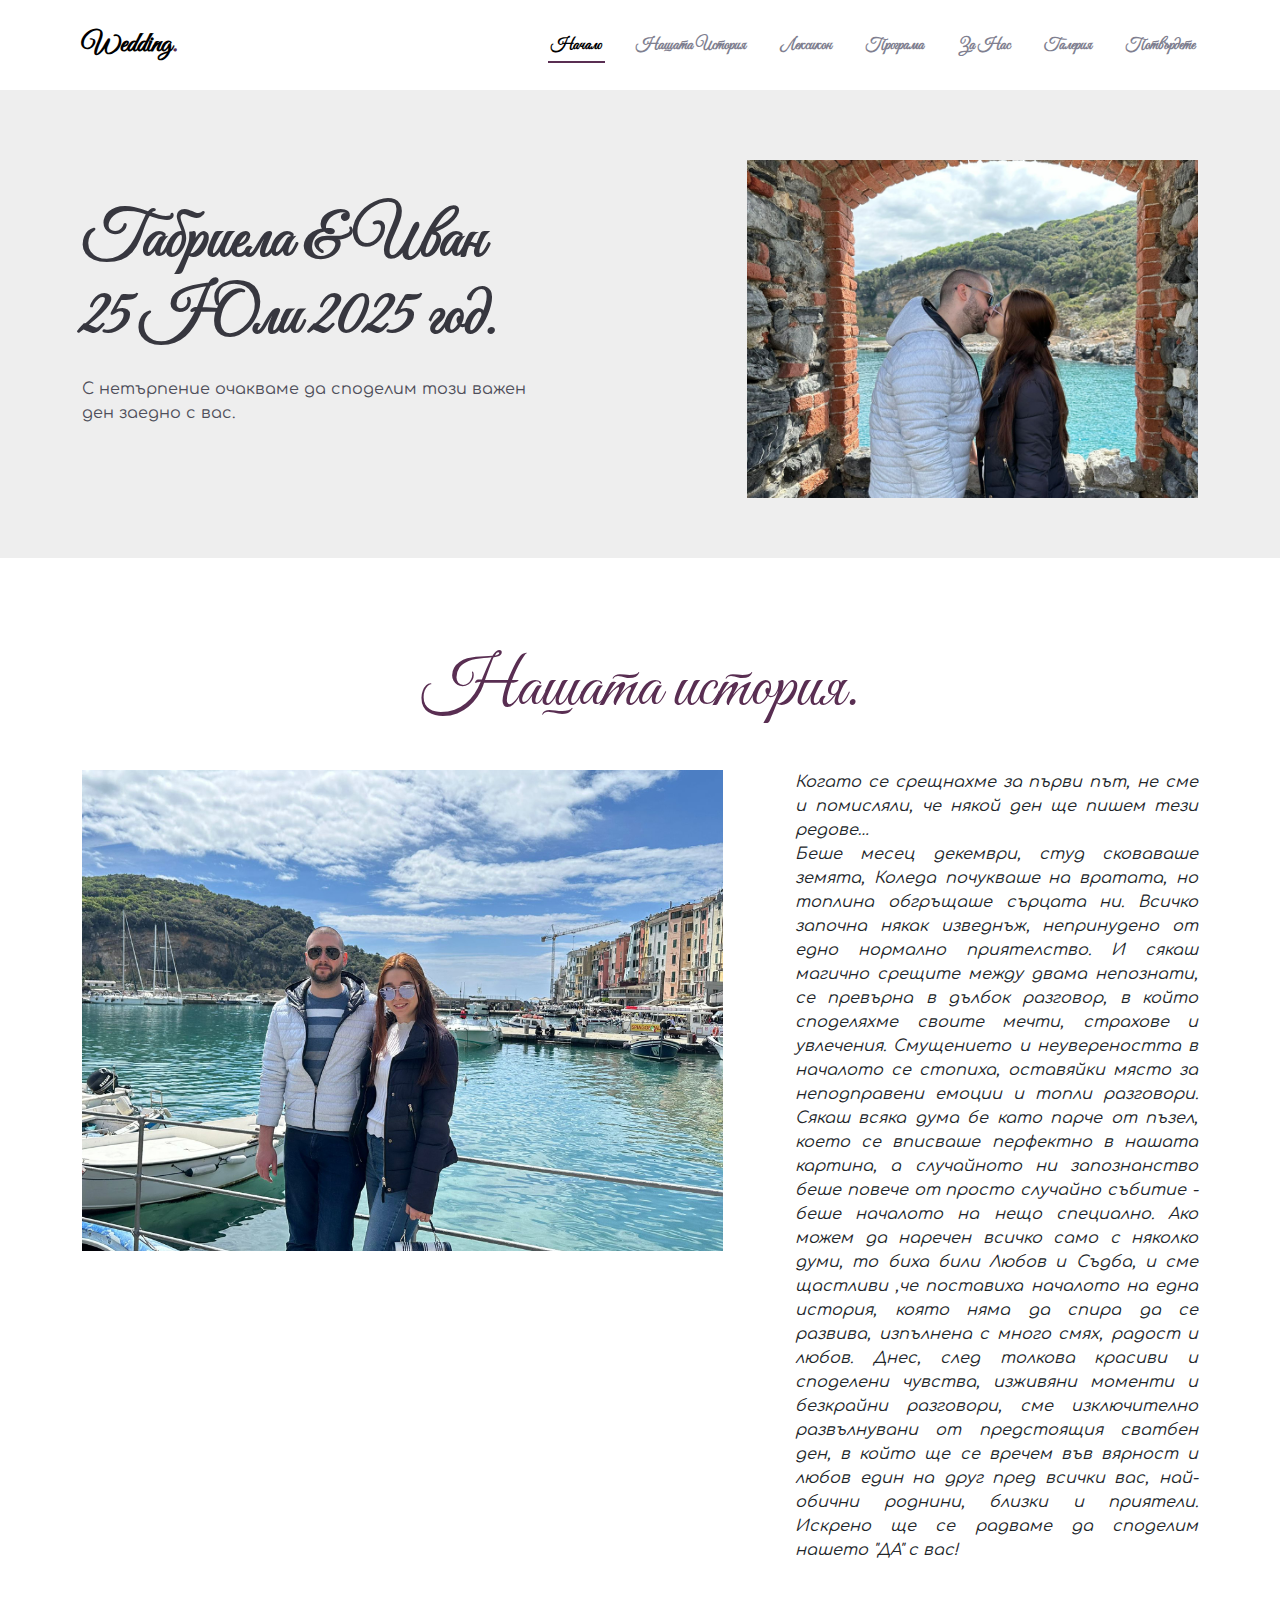
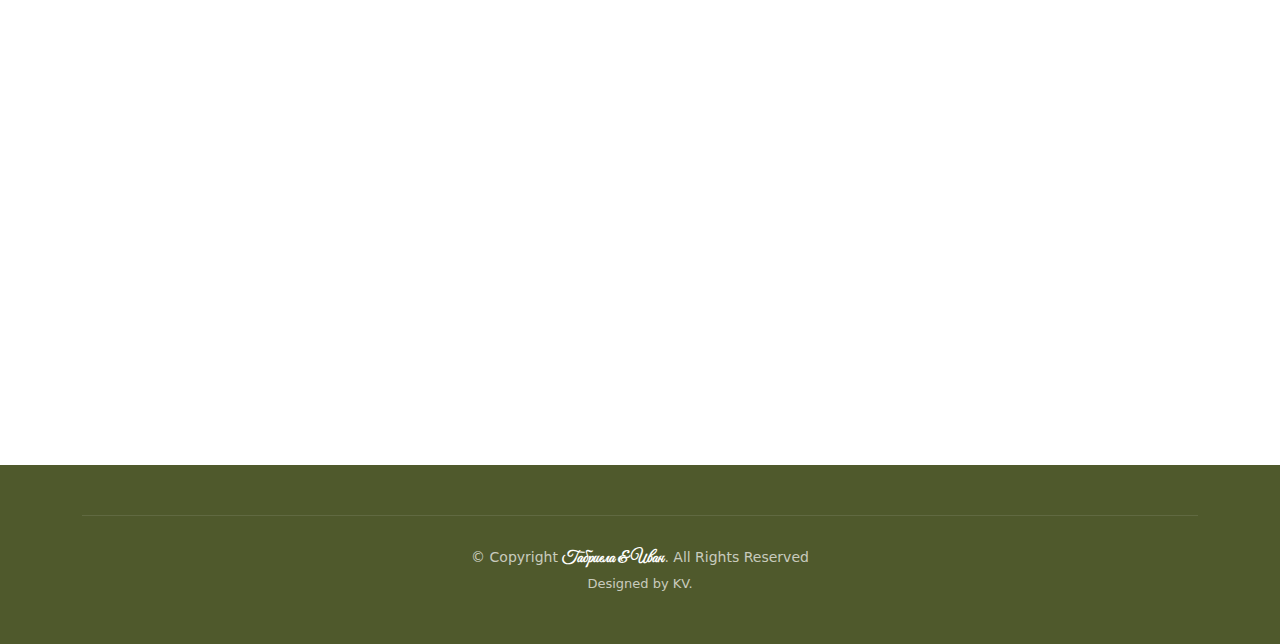
==== commit c4419ade: "removed redundant pictures and added google form" ====
--- a/index.html
+++ b/index.html
@@ -50,9 +50,11 @@
           <li><a href="#menu">Програма</a></li>
           <li><a href="#chefs">За Нас</a></li>
           <li><a href="#gallery">Галерия</a></li>
-          <li><a href="#contact">Contact</a></li>
+          <li><a href="#contact">Потвърдете</a></li>
         </ul>
       </nav><!-- .navbar -->
+      <i class="mobile-nav-toggle mobile-nav-show bi bi-list"></i>
+      <i class="mobile-nav-toggle mobile-nav-hide d-none bi bi-x"></i>
     </div>
   </header><!-- End Header -->
 
@@ -342,10 +344,8 @@
               <div class="member-img">
                 <img src="assets/img/wed/gabipredstaviane.jpg" class="img-fluid" alt="">
                 <div class="social">
-                  <a href=""><i class="bi bi-twitter"></i></a>
-                  <a href=""><i class="bi bi-facebook"></i></a>
-                  <a href=""><i class="bi bi-instagram"></i></a>
-                  <a href=""><i class="bi bi-linkedin"></i></a>
+                  <a href="https://www.facebook.com/gabby.mitewa"><i class="bi bi-facebook"></i></a>
+                  <a href="https://www.instagram.com/gabriela.miteva_?igsh=bGRiOHR4aDMyb2U="><i class="bi bi-instagram"></i></a>
                 </div>
               </div>
               <div class="member-info">
@@ -367,10 +367,8 @@
               <div class="member-img">
                 <img src="assets/img/wed/IMG-20241002-WA0001.jpg" class="img-fluid" alt="">
                 <div class="social">
-                  <a href=""><i class="bi bi-twitter"></i></a>
-                  <a href=""><i class="bi bi-facebook"></i></a>
-                  <a href=""><i class="bi bi-instagram"></i></a>
-                  <a href=""><i class="bi bi-linkedin"></i></a>
+                  <a href="https://www.facebook.com/i.neichev"><i class="bi bi-facebook"></i></a>
+                  <a href="https://www.instagram.com/ivan_neichev?igsh=MWx2eDUxc2NudzV2aA=="><i class="bi bi-instagram"></i></a>
                 </div>
               </div>
               <div class="member-info">
@@ -393,10 +391,8 @@
               <div class="member-img">
                 <img src="assets/img/wed/gabrina.jpg" class="img-fluid" alt="">
                 <div class="social">
-                  <a href=""><i class="bi bi-twitter"></i></a>
-                  <a href=""><i class="bi bi-facebook"></i></a>
-                  <a href=""><i class="bi bi-instagram"></i></a>
-                  <a href=""><i class="bi bi-linkedin"></i></a>
+                  <a href="https://www.facebook.com/gabrina.dimitrova"><i class="bi bi-facebook"></i></a>
+                  <a href="https://www.instagram.com/gabrichoza?igsh=cThpbzNsbXhlMTh3"><i class="bi bi-instagram"></i></a>
                 </div>
               </div>
               <div class="member-info">
@@ -415,12 +411,10 @@
           <div class="col-lg-3 col-md-6 d-flex align-items-stretch" data-aos="fade-up" data-aos-delay="100">
             <div class="chef-member">
               <div class="member-img">
-                <img src="assets/img/chefs/chefs-3.jpg" class="img-fluid" alt="">
+                <img src="assets/img/wed/stracimir.jpg" class="img-fluid" alt="">
                 <div class="social">
-                  <a href=""><i class="bi bi-twitter"></i></a>
-                  <a href=""><i class="bi bi-facebook"></i></a>
-                  <a href=""><i class="bi bi-instagram"></i></a>
-                  <a href=""><i class="bi bi-linkedin"></i></a>
+                  <a href="https://www.facebook.com/stracimir.petrov"><i class="bi bi-facebook"></i></a>
+                  <a href="https://www.instagram.com/stracimirr_mir0?igsh=MWJwYW8yOXV4c2o="><i class="bi bi-instagram"></i></a>
                 </div>
               </div>
               <div class="member-info">
@@ -443,63 +437,8 @@
     </section><!-- End Chefs Section -->
 
     <!-- ======= Book A Table Section ======= -->
-    <section id="book-a-table" class="book-a-table">
-      <div class="container" data-aos="fade-up">
-
-        <div class="section-header">
-          <h2>Book A Table</h2>
-          <p>Book <span>Your Stay</span> With Us</p>
-        </div>
-
-        <div class="row g-0">
-
-          <div class="col-lg-4 reservation-img" style="background-image: url(assets/img/reservation.jpg);" data-aos="zoom-out" data-aos-delay="200"></div>
-
-          <div class="col-lg-8 d-flex align-items-center reservation-form-bg">
-            <form action="forms/book-a-table.php" method="post" role="form" class="php-email-form" data-aos="fade-up" data-aos-delay="100">
-              <div class="row gy-4">
-                <div class="col-lg-4 col-md-6">
-                  <input type="text" name="name" class="form-control" id="name" placeholder="Your Name" data-rule="minlen:4" data-msg="Please enter at least 4 chars">
-                  <div class="validate"></div>
-                </div>
-                <div class="col-lg-4 col-md-6">
-                  <input type="email" class="form-control" name="email" id="email" placeholder="Your Email" data-rule="email" data-msg="Please enter a valid email">
-                  <div class="validate"></div>
-                </div>
-                <div class="col-lg-4 col-md-6">
-                  <input type="text" class="form-control" name="phone" id="phone" placeholder="Your Phone" data-rule="minlen:4" data-msg="Please enter at least 4 chars">
-                  <div class="validate"></div>
-                </div>
-                <div class="col-lg-4 col-md-6">
-                  <input type="text" name="date" class="form-control" id="date" placeholder="Date" data-rule="minlen:4" data-msg="Please enter at least 4 chars">
-                  <div class="validate"></div>
-                </div>
-                <div class="col-lg-4 col-md-6">
-                  <input type="text" class="form-control" name="time" id="time" placeholder="Time" data-rule="minlen:4" data-msg="Please enter at least 4 chars">
-                  <div class="validate"></div>
-                </div>
-                <div class="col-lg-4 col-md-6">
-                  <input type="number" class="form-control" name="people" id="people" placeholder="# of people" data-rule="minlen:1" data-msg="Please enter at least 1 chars">
-                  <div class="validate"></div>
-                </div>
-              </div>
-              <div class="form-group mt-3">
-                <textarea class="form-control" name="message" rows="5" placeholder="Message"></textarea>
-                <div class="validate"></div>
-              </div>
-              <div class="mb-3">
-                <div class="loading">Loading</div>
-                <div class="error-message"></div>
-                <div class="sent-message">Your booking request was sent. We will call back or send an Email to confirm your reservation. Thank you!</div>
-              </div>
-              <div class="text-center"><button type="submit">Book a Table</button></div>
-            </form>
-          </div><!-- End Reservation Form -->
-
-        </div>
-
-      </div>
-    </section><!-- End Book A Table Section -->
+ 
+    <!-- End Book A Table Section -->
 
     <!-- ======= Gallery Section ======= -->
     <section id="gallery" class="gallery section-bg">
@@ -533,82 +472,15 @@
       <div class="container" data-aos="fade-up">
 
         <div class="section-header">
-          <h2>Contact</h2>
-          <p>Need Help? <span>Contact Us</span></p>
-        </div>
-
-        <div class="mb-3">
-          <iframe style="border:0; width: 100%; height: 350px;" src="https://www.google.com/maps/embed?pb=!1m14!1m8!1m3!1d12097.433213460943!2d-74.0062269!3d40.7101282!3m2!1i1024!2i768!4f13.1!3m3!1m2!1s0x0%3A0xb89d1fe6bc499443!2sDowntown+Conference+Center!5e0!3m2!1smk!2sbg!4v1539943755621" frameborder="0" allowfullscreen></iframe>
-        </div><!-- End Google Maps -->
-
-        <div class="row gy-4">
-
-          <div class="col-md-6">
-            <div class="info-item  d-flex align-items-center">
-              <i class="icon bi bi-map flex-shrink-0"></i>
-              <div>
-                <h3>Our Address</h3>
-                <p>A108 Adam Street, New York, NY 535022</p>
-              </div>
-            </div>
-          </div><!-- End Info Item -->
-
-          <div class="col-md-6">
-            <div class="info-item d-flex align-items-center">
-              <i class="icon bi bi-envelope flex-shrink-0"></i>
-              <div>
-                <h3>Email Us</h3>
-                <p>contact@example.com</p>
-              </div>
-            </div>
-          </div><!-- End Info Item -->
-
-          <div class="col-md-6">
-            <div class="info-item  d-flex align-items-center">
-              <i class="icon bi bi-telephone flex-shrink-0"></i>
-              <div>
-                <h3>Call Us</h3>
-                <p>+1 5589 55488 55</p>
-              </div>
-            </div>
-          </div><!-- End Info Item -->
-
-          <div class="col-md-6">
-            <div class="info-item  d-flex align-items-center">
-              <i class="icon bi bi-share flex-shrink-0"></i>
-              <div>
-                <h3>Opening Hours</h3>
-                <div><strong>Mon-Sat:</strong> 11AM - 23PM;
-                  <strong>Sunday:</strong> Closed
-                </div>
-              </div>
-            </div>
-          </div><!-- End Info Item -->
-
-        </div>
-
-        <form action="forms/contact.php" method="post" role="form" class="php-email-form p-3 p-md-4">
-          <div class="row">
-            <div class="col-xl-6 form-group">
-              <input type="text" name="name" class="form-control" id="name" placeholder="Your Name" required>
-            </div>
-            <div class="col-xl-6 form-group">
-              <input type="email" class="form-control" name="email" id="email" placeholder="Your Email" required>
-            </div>
-          </div>
-          <div class="form-group">
-            <input type="text" class="form-control" name="subject" id="subject" placeholder="Subject" required>
-          </div>
-          <div class="form-group">
-            <textarea class="form-control" name="message" rows="5" placeholder="Message" required></textarea>
-          </div>
-          <div class="my-3">
-            <div class="loading">Loading</div>
-            <div class="error-message"></div>
-            <div class="sent-message">Your message has been sent. Thank you!</div>
-          </div>
-          <div class="text-center"><button type="submit">Send Message</button></div>
-        </form><!--End Contact Form -->
+          <p><span>Моля помогнете ни!</span></p>
+        </div>
+        <div class="test col-12">
+          <iframe src="https://docs.google.com/forms/d/e/1FAIpQLSfr8tlzWDH0HTgU1MAWi_B3NXe-xMtZnT1g9P3eTc6MAPA5hw/viewform?embedded=true" width="920" height="996" frameborder="0" marginheight="0" marginwidth="0">Зарежда се…</iframe>
+        </div>
+        
+
+       
+        <!--End Contact Form -->
 
       </div>
     </section><!-- End Contact Section -->
@@ -619,64 +491,56 @@
   <footer id="footer" class="footer">
 
     <div class="container">
-      <div class="row gy-3">
-        <div class="col-lg-3 col-md-6 d-flex">
-          <i class="bi bi-geo-alt icon"></i>
+      <!-- <div class="row footer-contact">
+        <div class="col-md-4 gabby-social">
+          <a href="#" class="facebook"><i class="bi bi-facebook"></i></a>
+          <a href="#" class="instagram"><i class="bi bi-instagram"></i>
+        </div>
+        <div class="col-md-4">
+        </a><h4>Габриела &amp; Иван </h4>
+        </div>
+        <div class="col-md-4 social-links">
+          <a href="#" class="facebook"><i class="bi bi-facebook"></i></a>
+          <a href="#" class="instagram"><i class="bi bi-instagram"></i></a>
+        </div>
+
+        <div class="footer-contact col-12">
+          <a href="#" class="facebook"><i class="bi bi-facebook"></i></a>
+          <a href="#" class="instagram"><i class="bi bi-instagram"></i>
+          </a><h4>Габриела &amp; Иван </h4>
+          <a href="#" class="facebook"><i class="bi bi-facebook"></i></a>
+          <a href="#" class="instagram"><i class="bi bi-instagram"></i></a>
+        </div>
+      </div> -->
+      <!-- <div class="row gy-3">
+        <div class="col-lg-6 col-md-6 d-flex">
           <div>
-            <h4>Address</h4>
-            <p>
-              A108 Adam Street <br>
-              New York, NY 535022 - US<br>
-            </p>
+            <h4>Габи</h4>
+            <div class="social-links d-flex align-items-end">
+              <a href="#" class="facebook"><i class="bi bi-facebook"></i></a>
+              <a href="#" class="instagram"><i class="bi bi-instagram"></i></a>
+            </div>
           </div>
-
-        </div>
-
-        <div class="col-lg-3 col-md-6 footer-links d-flex">
-          <i class="bi bi-telephone icon"></i>
+        </div>
+
+        <div class="col-lg-6 col-md-6 footer-links d-flex">
           <div>
-            <h4>Reservations</h4>
-            <p>
-              <strong>Phone:</strong> +1 5589 55488 55<br>
-              <strong>Email:</strong> info@example.com<br>
-            </p>
+            <h4>Иван</h4>
+            <div class="social-links d-flex">
+              <a href="#" class="facebook"><i class="bi bi-facebook"></i></a>
+              <a href="#" class="instagram"><i class="bi bi-instagram"></i></a>
+            </div>
           </div>
         </div>
-
-        <div class="col-lg-3 col-md-6 footer-links d-flex">
-          <i class="bi bi-clock icon"></i>
-          <div>
-            <h4>Opening Hours</h4>
-            <p>
-              <strong>Mon-Sat: 11AM</strong> - 23PM<br>
-              Sunday: Closed
-            </p>
-          </div>
-        </div>
-
-        <div class="col-lg-3 col-md-6 footer-links">
-          <h4>Follow Us</h4>
-          <div class="social-links d-flex">
-            <a href="#" class="twitter"><i class="bi bi-twitter"></i></a>
-            <a href="#" class="facebook"><i class="bi bi-facebook"></i></a>
-            <a href="#" class="instagram"><i class="bi bi-instagram"></i></a>
-            <a href="#" class="linkedin"><i class="bi bi-linkedin"></i></a>
-          </div>
-        </div>
-
-      </div>
+      </div> -->
     </div>
 
     <div class="container">
       <div class="copyright">
-        &copy; Copyright <strong><span>Yummy</span></strong>. All Rights Reserved
+        &copy; Copyright <strong><span>Габриела &amp; Иван</span></strong>. All Rights Reserved
       </div>
       <div class="credits">
-        <!-- All the links in the footer should remain intact. -->
-        <!-- You can delete the links only if you purchased the pro version. -->
-        <!-- Licensing information: https://bootstrapmade.com/license/ -->
-        <!-- Purchase the pro version with working PHP/AJAX contact form: https://bootstrapmade.com/yummy-bootstrap-restaurant-website-template/ -->
-        Designed by <a href="https://bootstrapmade.com/">BootstrapMade</a>
+        Designed by KV.
       </div>
     </div>
 
--- a/assets/css/main.css
+++ b/assets/css/main.css
@@ -1365,6 +1365,13 @@
   margin-right: 15px;
 }
 
+.test {
+  display: flex;
+  align-items: center;
+  justify-content: center;
+  font-family: 'Comfortaa';
+}
+
 .contact .info-item h3 {
   font-size: 20px;
   color: #6c757d;
@@ -1617,7 +1624,7 @@
 .footer .footer-links ul a {
   color: rgba(255, 255, 255, 0.6);
   transition: 0.3s;
-  display: inline-block;
+  display: inline;
   line-height: 1;
 }
 
@@ -1644,11 +1651,43 @@
   border-color: #fff;
 }
 
+.footer .gabby-social a:hover {
+  color: #fff;
+  border-color: #fff;
+}
+
 .footer .copyright {
   text-align: center;
   padding-top: 30px;
   border-top: 1px solid rgba(255, 255, 255, 0.1);
 }
+.footer .copyright span {
+  font-family: var(--font-secondary);
+  font-size: 16px;
+  font-weight: bold;
+  position: relative;
+  padding-bottom: 5px;
+  color: #fff;
+}
+
+.footer-contact {
+  text-align: center;
+  display: inline;  
+}
+
+.footer .gabby-social a {
+  display: inline-flex;
+  align-items: center;
+  justify-content: center;
+  width: 40px;
+  height: 40px;
+  border-radius: 50%;
+  border: 1px solid rgba(255, 255, 255, 0.2);
+  font-size: 16px;
+  color: rgba(255, 255, 255, 0.7);
+  margin-right: 10px;
+  transition: 0.3s;
+}
 
 .footer .credits {
   padding-top: 4px;
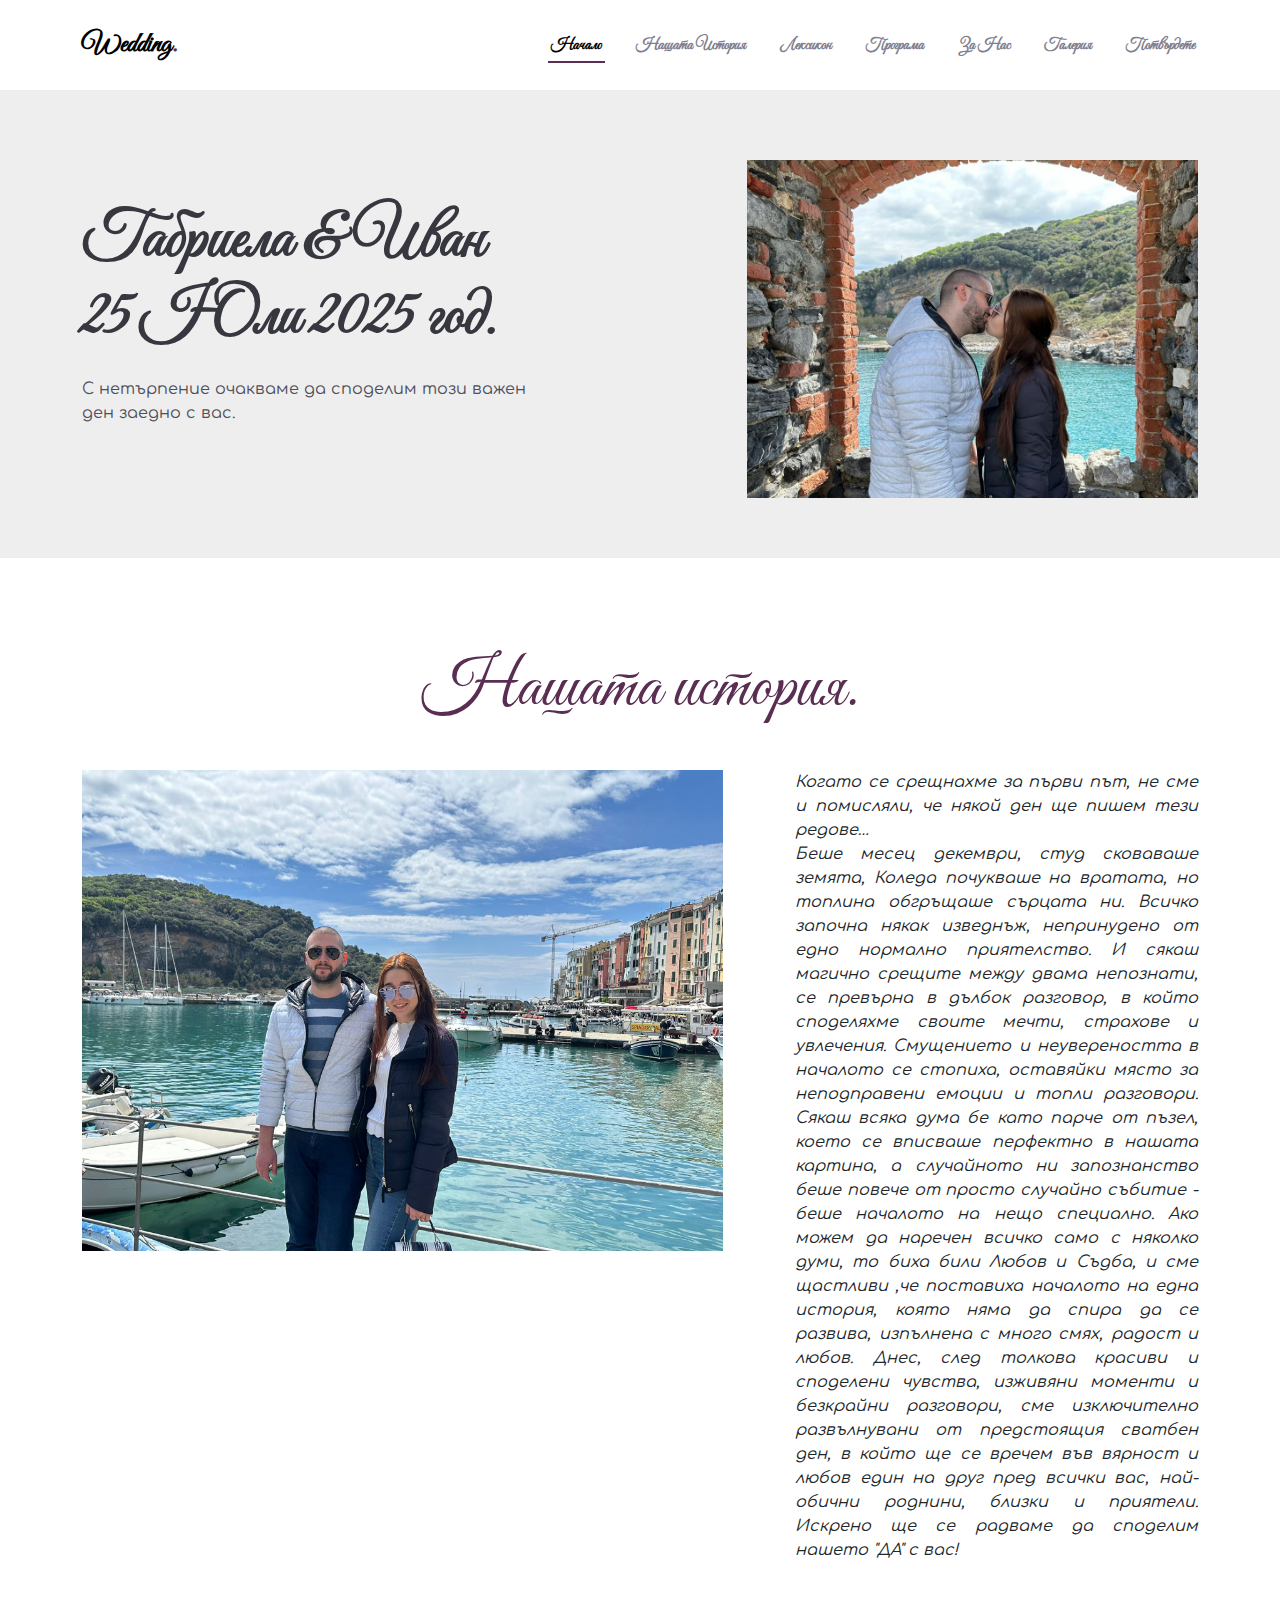
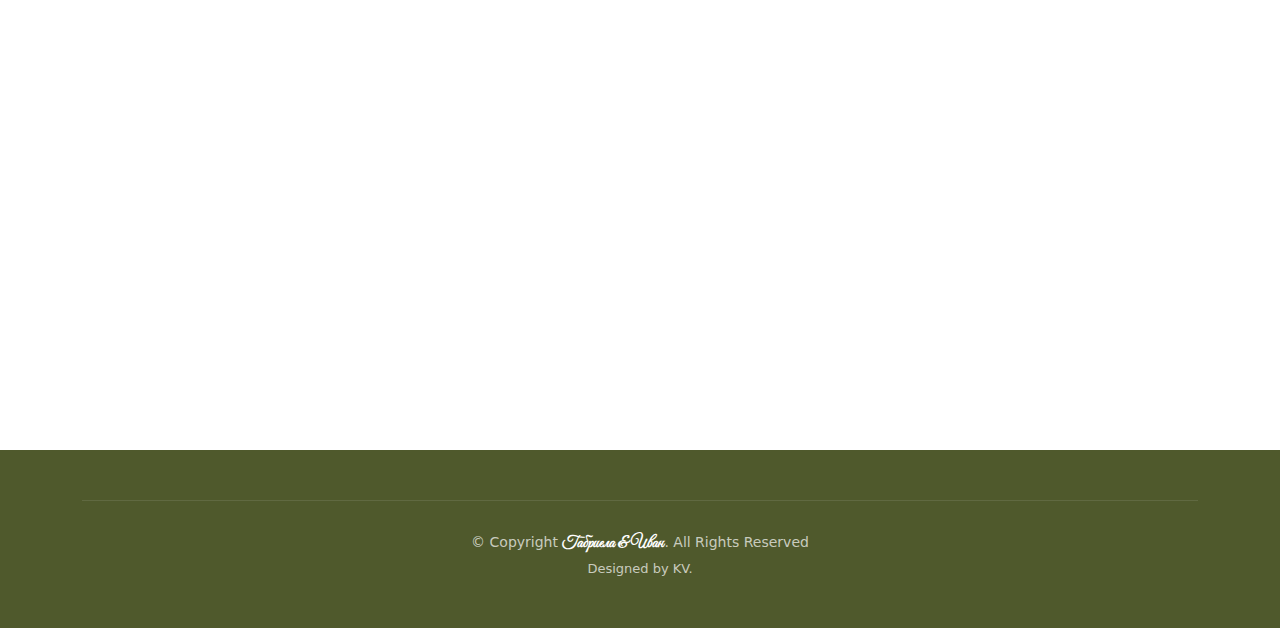
==== commit 44e1c2c3: "update links" ====
--- a/index.html
+++ b/index.html
@@ -44,13 +44,13 @@
 
       <nav id="navbar" class="navbar">
         <ul>
-          <li><a href="#hero">Начало</a></li>
+          <li><a href="#intro">Начало</a></li>
           <li><a href="#about">Нашата История</a></li>
-          <li><a href="#testimonials">Лексикон</a></li>
-          <li><a href="#menu">Програма</a></li>
-          <li><a href="#chefs">За Нас</a></li>
+          <li><a href="#leks">Лексикон</a></li>
+          <li><a href="#schedule">Програма</a></li>
+          <li><a href="#participants">За Нас</a></li>
           <li><a href="#gallery">Галерия</a></li>
-          <li><a href="#contact">Потвърдете</a></li>
+          <li><a href="#form">Потвърдете</a></li>
         </ul>
       </nav><!-- .navbar -->
       <i class="mobile-nav-toggle mobile-nav-show bi bi-list"></i>
@@ -59,7 +59,7 @@
   </header><!-- End Header -->
 
   <!-- ======= Hero Section ======= -->
-  <section id="hero" class="hero d-flex align-items-center section-bg">
+  <section id="intro" class="hero d-flex align-items-center section-bg">
     <div class="container">
       <div class="row justify-content-between gy-5">
         <div class="col-lg-5 order-2 order-lg-1 d-flex flex-column justify-content-center align-items-center align-items-lg-start text-center text-lg-start">
@@ -105,7 +105,7 @@
     </section><!-- End About Section -->
 
     <!-- ======= Testimonials Section ======= -->
-    <section id="testimonials" class="testimonials section-bg">
+    <section id="leks" class="testimonials section-bg">
       <div class="container" data-aos="fade-up">
 
         <div class="section-header">
@@ -238,7 +238,7 @@
     </section><!-- End Testimonials Section -->
 
     <!-- ======= Menu Section ======= -->
-    <section id="menu" class="menu">
+    <section id="schedule" class="menu">
       <div class="container" data-aos="fade-up">
 
         <div class="section-header">
@@ -330,7 +330,7 @@
     </section><!-- End Menu Section -->
 
     <!-- ======= Chefs Section ======= -->
-    <section id="chefs" class="chefs section-bg">
+    <section id="participants" class="chefs section-bg">
       <div class="container" data-aos="fade-up">
 
         <div class="section-header">
@@ -445,8 +445,7 @@
       <div class="container" data-aos="fade-up">
 
         <div class="section-header">
-          <h2>gallery</h2>
-          <p>Check <span>Our Gallery</span></p>
+          <p><span>Галерия</span></p>
         </div>
 
         <div class="gallery-slider swiper">
@@ -468,7 +467,7 @@
     </section><!-- End Gallery Section -->
 
     <!-- ======= Contact Section ======= -->
-    <section id="contact" class="contact">
+    <section id="form" class="contact">
       <div class="container" data-aos="fade-up">
 
         <div class="section-header">
